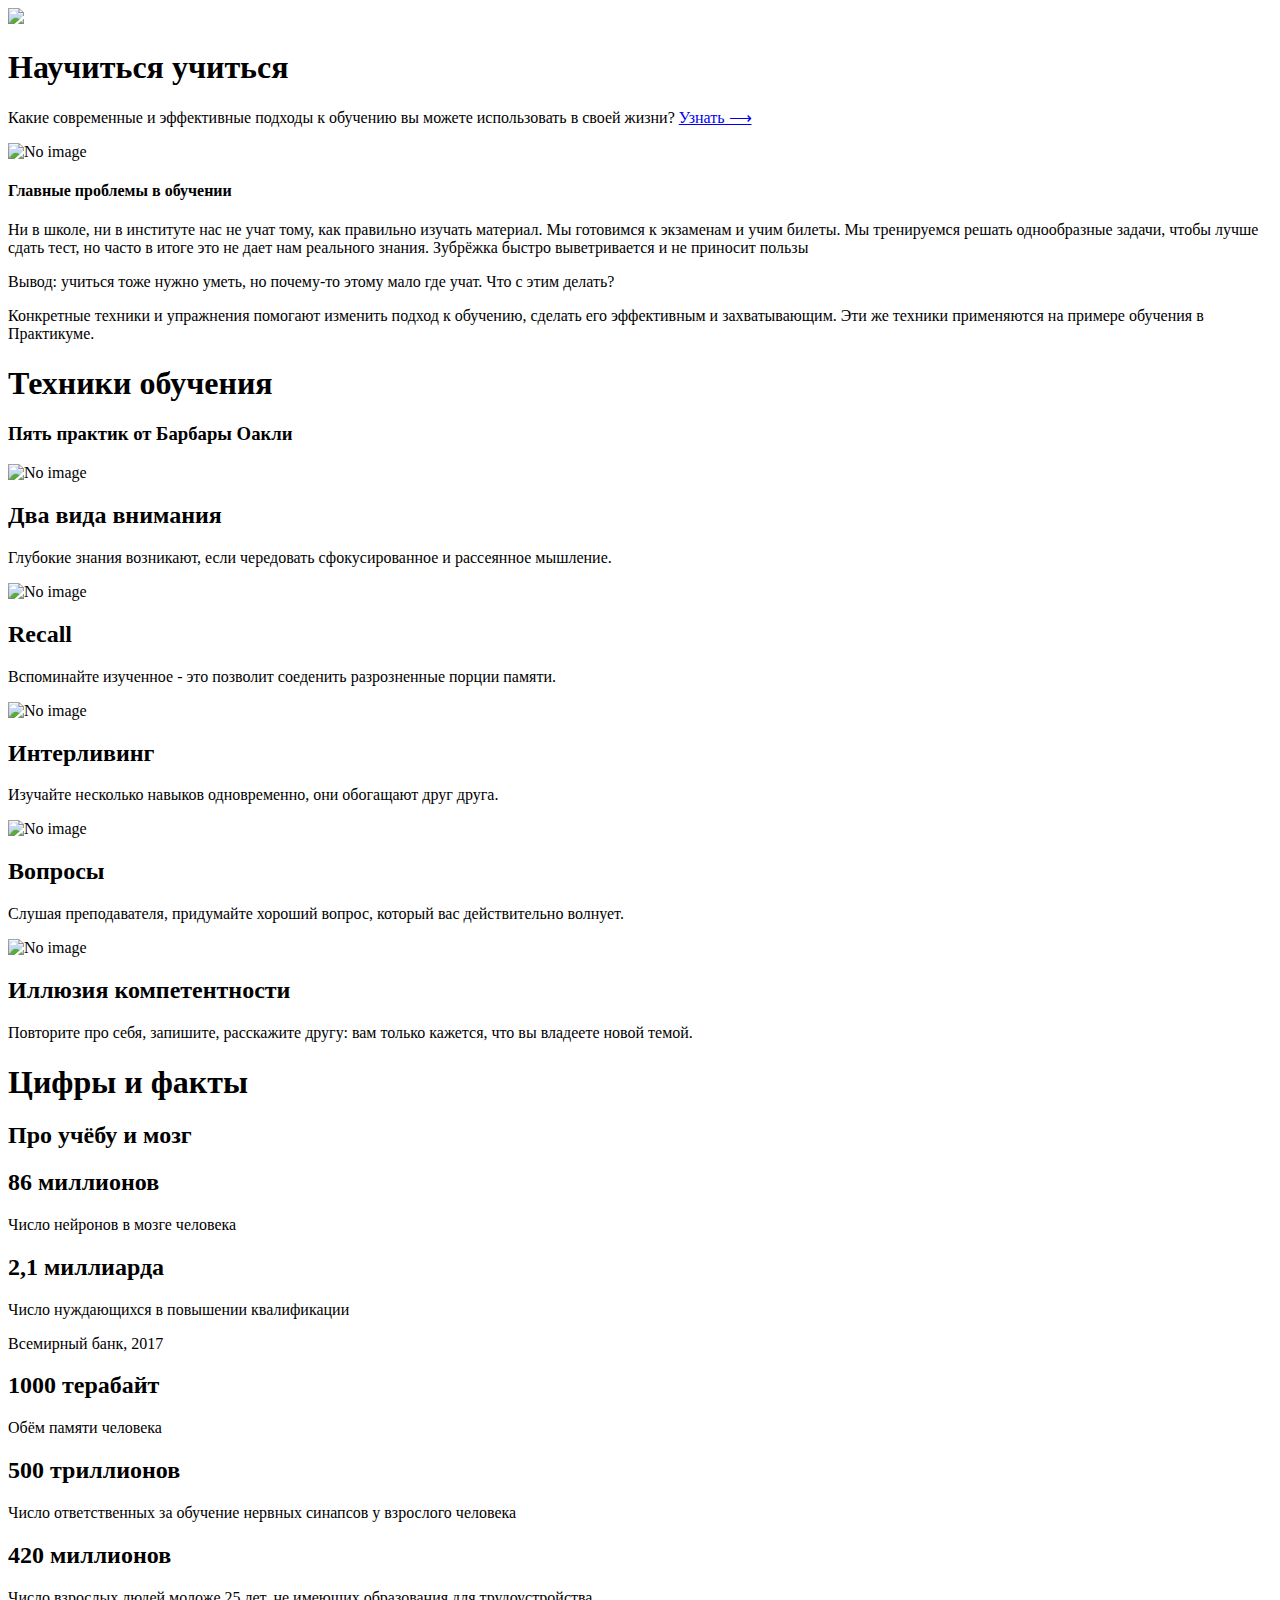
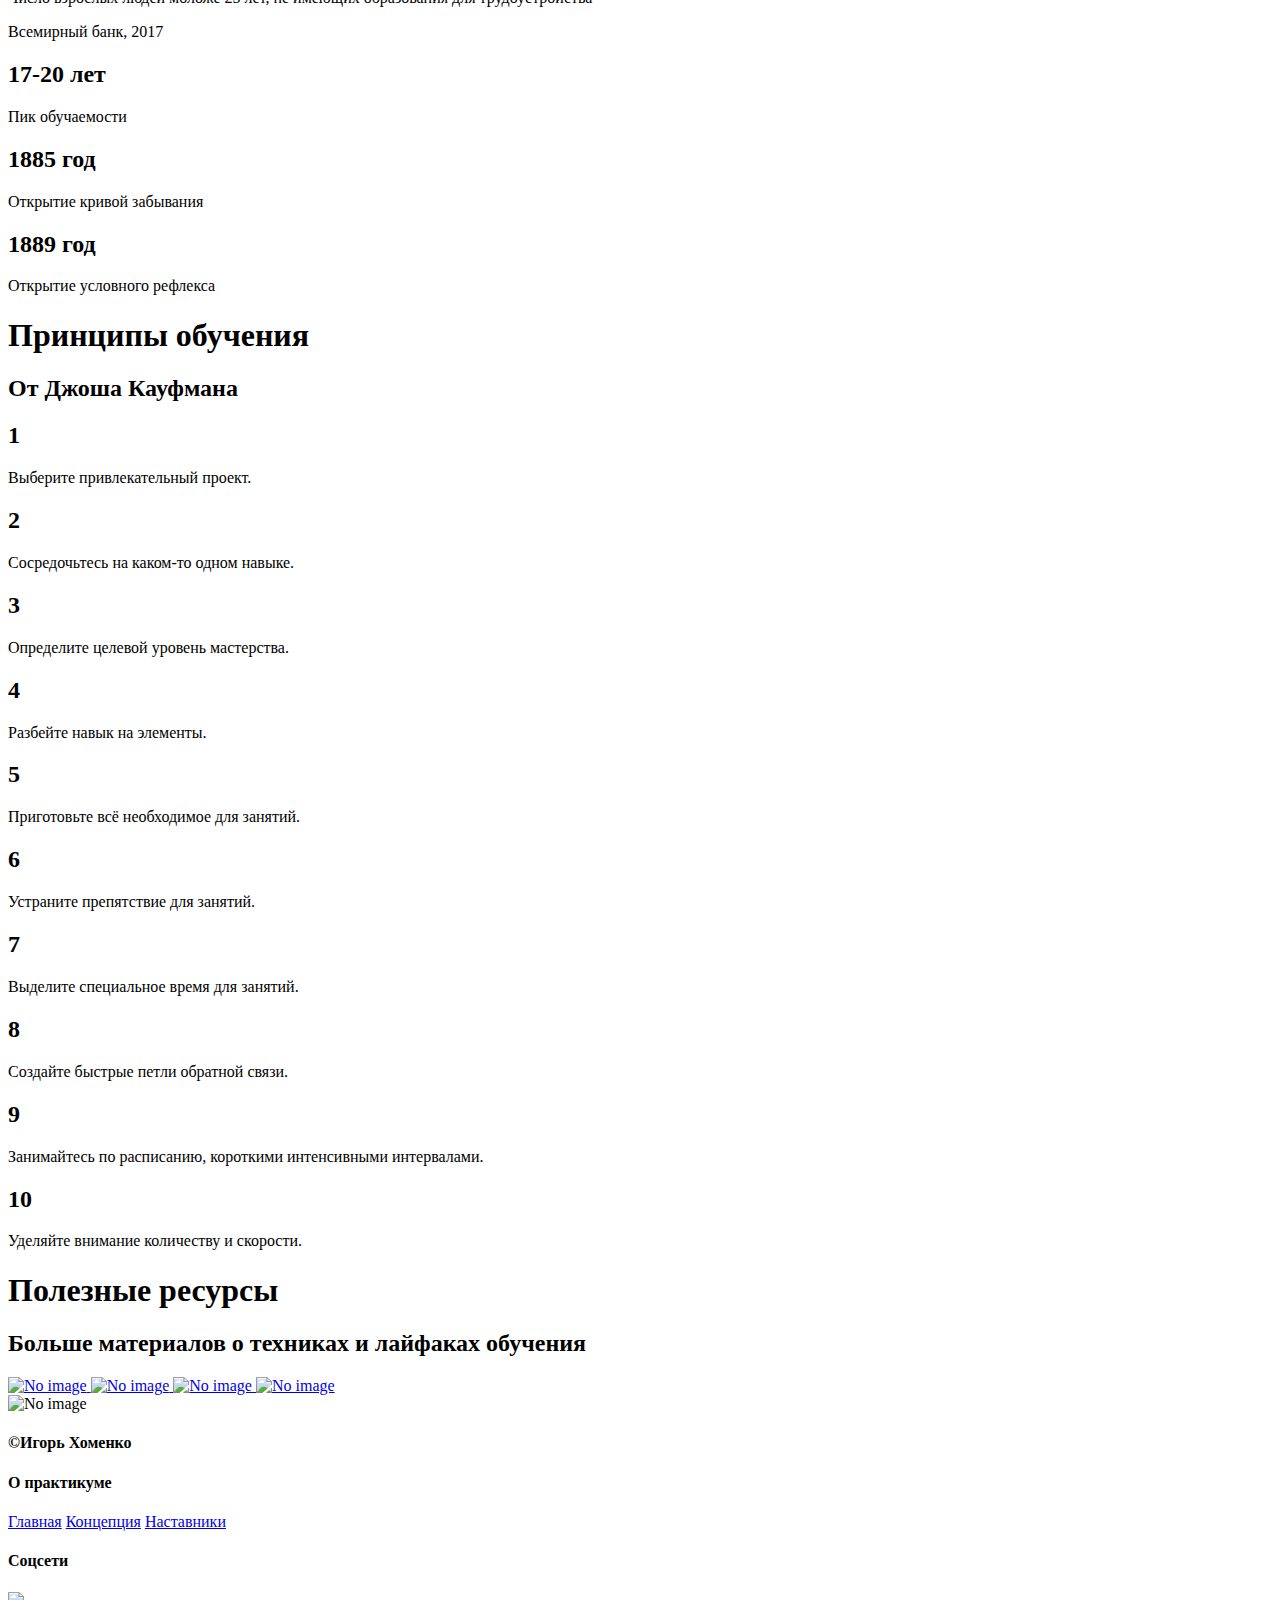
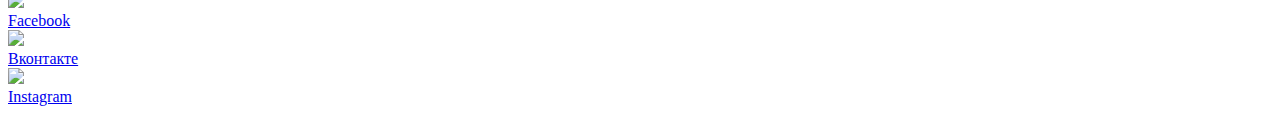
==== index.html @ 6a4e5900 "fpv_0.2" ====
<!DOCTYPE html>
<html lang="ru">
<head>
  <meta charset="UTF-8">
  <meta name="viewport" content="width=device-width, initial-scale=1.0">
  <title>Научиться учиться</title>
  <link rel="stylesheet" href="styles/normalize.css">
  <link rel="stylesheet" href="styles/style.css">
</head>


<body>
  <div class="page">
    <section class="header">
      <div class="logo__place_header">
        <img class="logo_img" src="images/logo_place_header.svg">
      </div>
      <div class="header__title">
        <h1 class="header__title__text">Научиться учиться</h1>
      </div>
      <div class="header__subtitle">
        <p class="header__subtitle__text">Какие современные и эффективные подходы к обучению вы можете использовать в своей жизни? <a class="header__subtitle__link" href="#">Узнать ⟶</a></p>
      </div>
      <div class="header__main-illustration"><img class="main-illustration" src="images/header-image.png" alt="No image"/></div>
      <div class="header__square-pic"></div>
    </section>

    <section class = "description">
      <div class="description__two-columns">
       <div class="two-columns__brief">
        <h4 class="brief__text">Главные проблемы в обучении</h4>
       </div>
        <div class="two-columns__main-text">
          <p class="two-columns__paragraph paragraph__1">Ни в школе, ни в институте нас не учат тому, как правильно изучать материал. Мы готовимся к экзаменам и учим билеты. Мы тренируемся решать однообразные задачи, чтобы лучше сдать тест, но часто в итоге это не дает нам реального знания. Зубрёжка быстро выветривается и не приносит пользы</p>
          <p class="two-columns__paragraph paragraph__2"><span>Вывод:</span> учиться тоже нужно уметь, но почему-то этому мало где учат. Что с этим делать?</p>
          <p class="two-columns__paragraph paragraph__3">Конкретные техники и упражнения помогают изменить подход к обучению, сделать его эффективным и захватывающим. Эти же техники применяются на примере обучения в Практикуме.</p>
        </div>
      </div>
    </section>

    <section class="techniques">

      <h1 class="section-title techniques__section-title">Техники обучения</h1>
      <h3 class="section-subtitle techniques__section-subtitle">Пять практик от Барбары Оакли</h3>
      <div class="techniques__cards">
        <div class="cards__item">
          <div class="cards__image_place"><img class="cards__image" src="images/cards-attention.png" alt="No image"></div>
          <h2 class="cards__title">Два вида внимания</h2>
          <p class="cards__description">Глубокие знания возникают, если чередовать сфокусированное и рассеянное мышление.</p>
        </div>
        <div class="cards__item">
          <img class="cards__image" src="images/cards-recall.png" alt="No image">
          <h2 class="cards__title">Recall</h2>
          <p class="cards__description">Вспоминайте изученное - это позволит соеденить разрозненные порции памяти.</p>
        </div>
        <div class="cards__item">
          <img class="cards__image" src="images/cards-interliving.png" alt="No image">
          <h2 class="cards__title">Интерливинг</h2>
          <p class="cards__description">Изучайте несколько навыков одновременно, они обогащают друг друга.</p>
        </div>
        <div class="cards__item">
          <img class="cards__image" src="images/cards-question.png" alt="No image">
          <h2 class="cards__title">Вопросы</h2>
          <p class="cards__description">Слушая преподавателя, придумайте хороший вопрос, который вас действительно волнует.</p>
        </div>
        <div class="cards__item">
          <img class="cards__image" src="images/cards-competence.png" alt="No image">
          <h2 class="cards__title">Иллюзия компетентности</h2>
          <p class="cards__description">Повторите про себя, запишите, расскажите другу: вам только кажется, что вы владеете новой темой.</p>
        </div>

      </div>
    </section>

    <section class="digits">
      <h1 class="section-title digits__section-title">Цифры и факты</h1>
      <h2 class="section-subtitle digits__section_subtitle">Про учёбу и мозг</h2>   
      <div class="table digits__table">
        <div class="table__cell digits__cell">
          <h2 class="table__heading">86 миллионов</h2>
          <p class="table__text">Число нейронов в мозге человека</p>
        </div>
        <div class="table__cell digits__cell">
          <h2 class="table__heading">2,1 миллиарда</h2>
          <p class="table__text">Число нуждающихся в повышении квалификации</p>
          <p class="table__text __subtext">Всемирный банк, 2017</p>
        </div>
        <div class="table__cell digits__cell">
          <h2 class="table__heading">1000 терабайт</h2>
          <p class="table__text">Обём памяти человека</p>
        </div>
        <div class="table__cell digits__cell">
          <h2 class="table__heading">500 триллионов</h2>
          <p class="table__text">Число ответственных за обучение нервных синапсов у взрослого человека</p>
        </div>
        <div class="table__cell digits__cell">
          <h2 class="table__heading">420 миллионов</h2>
          <p class="table__text">Число взрослых людей моложе 25 лет, не имеющих образования для трудоустройства</p>
          <p class="table__text __subtext">Всемирный банк, 2017</p>
        </div>
        <div class="table__cell digits__cell">
          <h2 class="table__heading">17-20 лет</h2>
          <p class="table__text">Пик обучаемости</p>
        </div>
        <div class="table__cell digits__cell">
          <h2 class="table__heading">1885 год</h2>
          <p class="table__text">Открытие кривой забывания</p>
        </div>
        <div class="table__cell digits__cell">
          <h2 class="table__heading">1889 год</h2>
          <p class="table__text">Открытие условного рефлекса</p>
        </div>
      </div>
    </section>

    <section class="kaufman theme__dark">
      <h1 class="section-title section-title__kaufman section-title__theme_dark">Принципы обучения</h1>
      <h2 class="section-subtitle section-subtitle__kaufman section-subtitle__theme_dark">От Джоша Кауфмана</h2>
      <div class="table kaufman__table table__theme_dark ">
        <div class="table__cell kaufman__cell cell__theme_dark ">
          <h2 class="table__heading heading__theme_dark">1</h2>
          <p class="table__text text__theme_dark">Выберите привлекательный проект.</p>
        </div>
        <div class="table__cell kaufman__cell cell__theme_dark ">
          <h2 class="table__heading heading__theme_dark">2</h2>
          <p class="table__text text__theme_dark">Сосредочьтесь на каком-то одном навыке.</p>
        </div>
        <div class="table__cell kaufman__cell cell__theme_dark ">
          <h2 class="table__heading heading__theme_dark">3</h2>
          <p class="table__text text__theme_dark">Определите целевой уровень мастерства.</p>
        </div>
        <div class="table__cell kaufman__cell cell__theme_dark ">
          <h2 class="table__heading heading__theme_dark">4</h2>
          <p class="table__text text__theme_dark">Разбейте навык на элементы.</p>
        </div>
        <div class="table__cell kaufman__cell cell__theme_dark ">
          <h2 class="table__heading heading__theme_dark">5</h2>
          <p class="table__text text__theme_dark">Приготовьте всё необходимое для занятий.</p>
        </div>
        <div class="table__cell kaufman__cell cell__theme_dark ">
          <h2 class="table__heading heading__theme_dark">6</h2>
          <p class="table__text text__theme_dark">Устраните препятствие для занятий.</p>
        </div>
        <div class="table__cell kaufman__cell cell__theme_dark ">
          <h2 class="table__heading heading__theme_dark">7</h2>
          <p class="table__text text__theme_dark">Выделите специальное время для занятий.</p>
        </div>
        <div class="table__cell kaufman__cell cell__theme_dark ">
          <h2 class="table__heading heading__theme_dark">8</h2>
          <p class="table__text text__theme_dark">Создайте быстрые петли обратной связи.</p>
        </div>
        <div class="table__cell kaufman__cell cell__theme_dark ">
          <h2 class="table__heading heading__theme_dark">9</h2>
          <p class="table__text text__theme_dark">Занимайтесь по расписанию, короткими интенсивными интервалами.</p>
        </div>
        <div class="table__cell kaufman__cell cell__theme_dark ">
          <h2 class="table__heading heading__theme_dark">10</h2>
          <p class="table__text text__theme_dark">Уделяйте внимание количеству и скорости.</p>
        </div>
      </div>
    </section>

    <section class="resources">
      <h1 class="section-title resources__section-title">Полезные ресурсы</h1>
      <h2 class="section-subtitle resources__section-subtitle">Больше материалов о техниках и лайфаках обучения</h2>
      <div class="resources__logo-zone">
        <a class="resources__link" href="#">
          <img class="resources__logo" src="images/logo/resources-arzamas.svg" alt="No image" />
        </a>
        <a class="resources__link" href="#">
          <img class="resources__logo" src="images/logo/resources-n1.svg" alt="No image" />
        </a>
        <a class="resources__link" href="#">
          <img class="resources__logo" src="images/logo/resources-strelka.svg" alt="No image"/>
        </a>
        <a class="resources__link" href="#">
          <img class="resources__logo" src="images/logo/resources-polka.svg" alt="No image"/>
        </a>
        </div>
    </section>

    <footer class="footer">
      <div class="footer__columns">
        <div class="footer__column__content_copyright">
          <div class="logo__place_footer"><img class="footer__logo_img" src="images/logo_place_footer.svg" alt="No image"/></div>
          <h4 class="footer__author">©Игорь Хоменко</h4>
        </div>
        <div class="footer__column__content_info">
          <h4 class="footer__column-heading">О практикуме</h4>
          <a class="footer__column-links" href="#">Главная</a>
          <a class="footer__column-links" href="#">Концепция</a>
          <a class="footer__column-links" href="#">Наставники</a>
        </div>
        <div class="footer__column__content_social">
          <h4 class="footer__column-heading">Соцсети</h4>
          <a class="footer__column-links" href="#"><div class="column-link__logo-pace"><img src="images/facebook_color_white.svg"/></div><div class="column-link__link">Facebook</div></a>
          <a class="footer__column-links" href="#"><div class="column-link__logo-pace"><img src="images/vk_color_white.svg" /></div><div class="column-link__link">Вконтакте</div></a>
          <a class="footer__column-links" href="#"><div class="column-link__logo-pace"><img src="images/instagram_color_white.svg" /></div><div class="column-link__link">Instagram</div></a>
        </div>
      </div>
    </footer>

  </div>

</body>
</html>
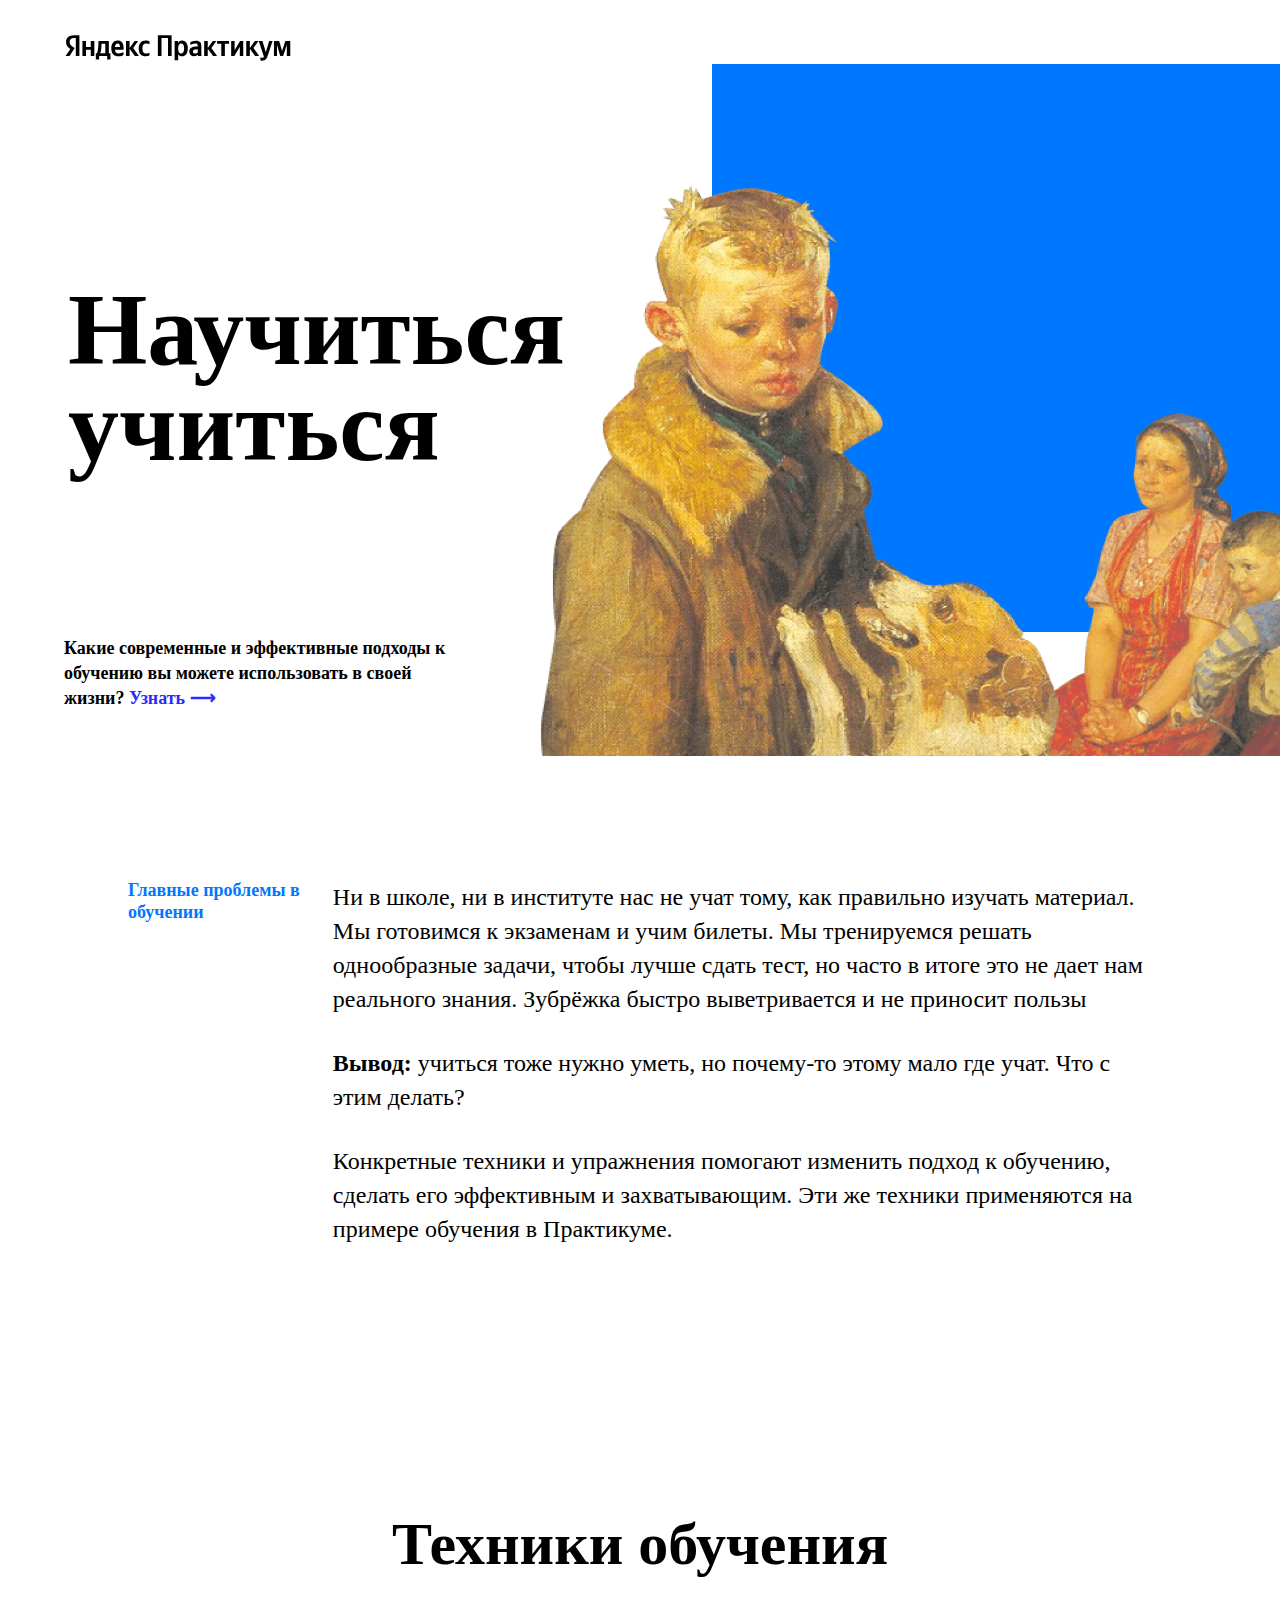
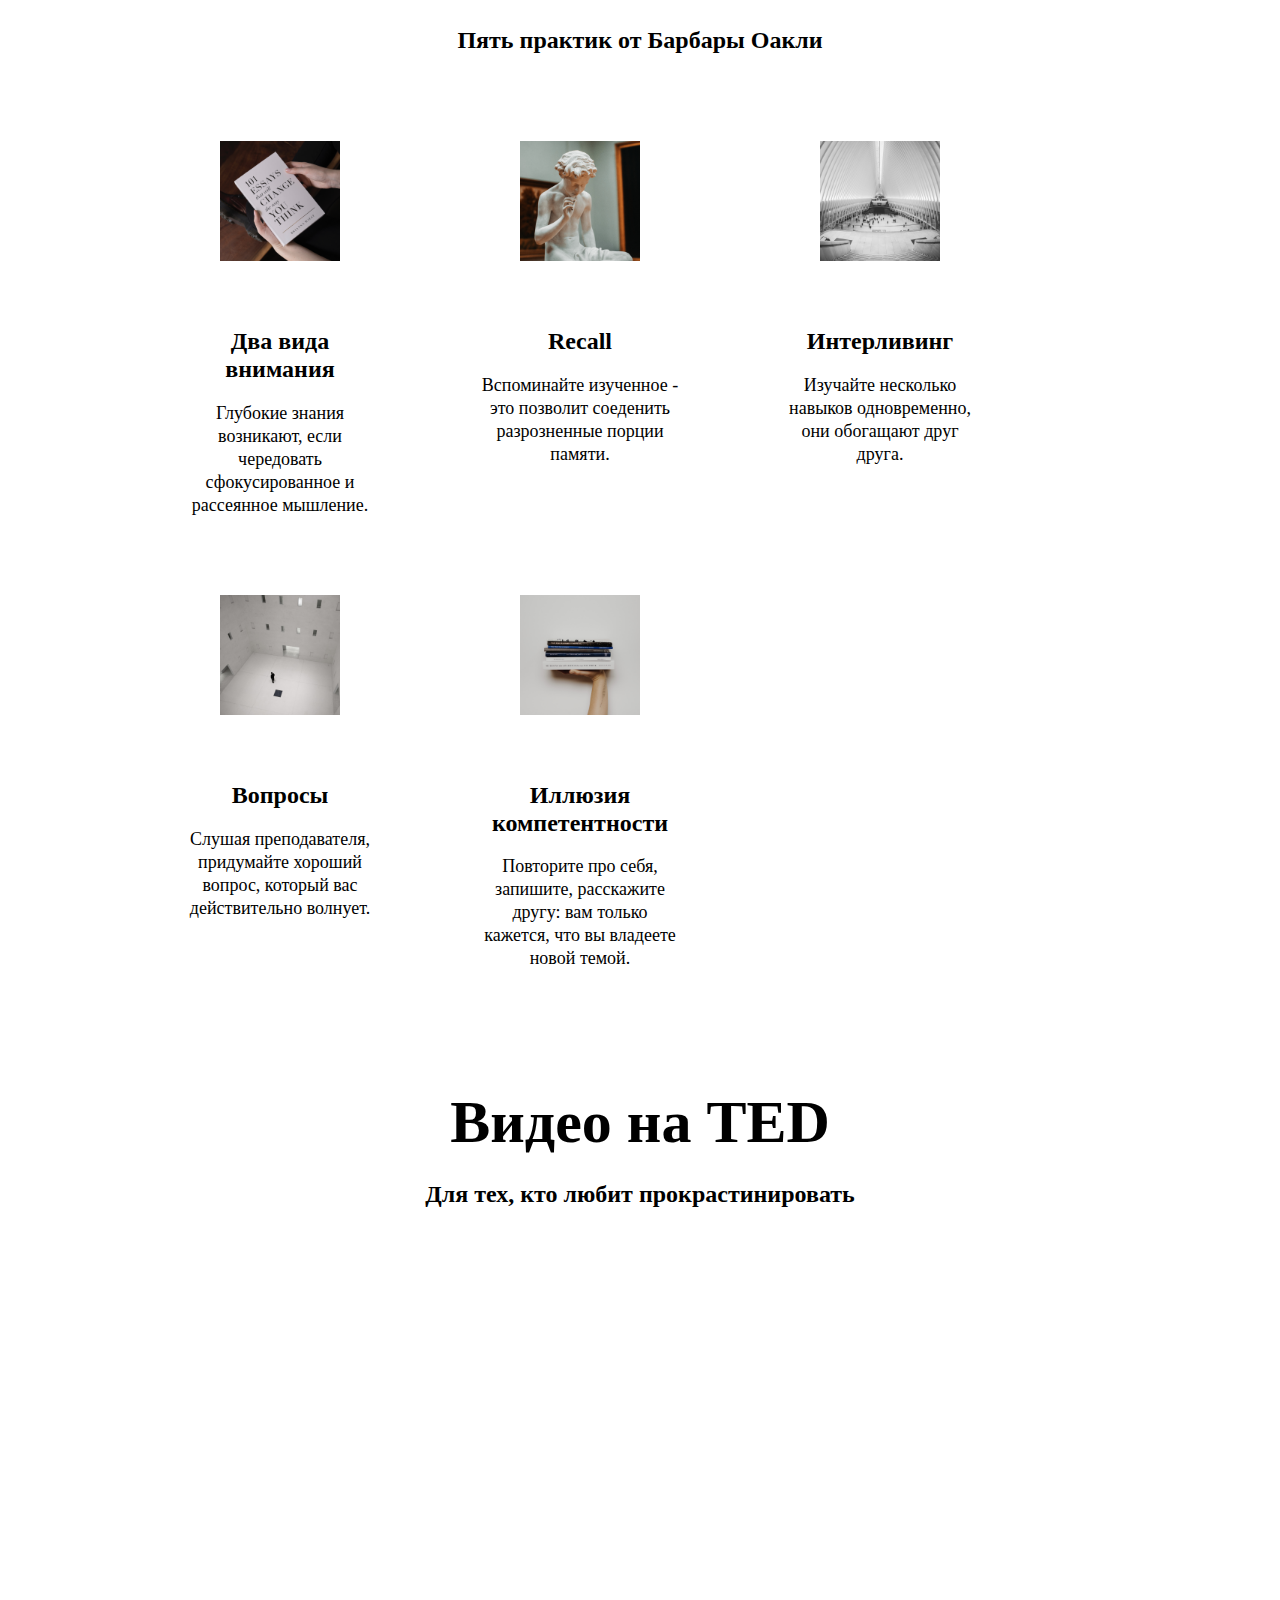
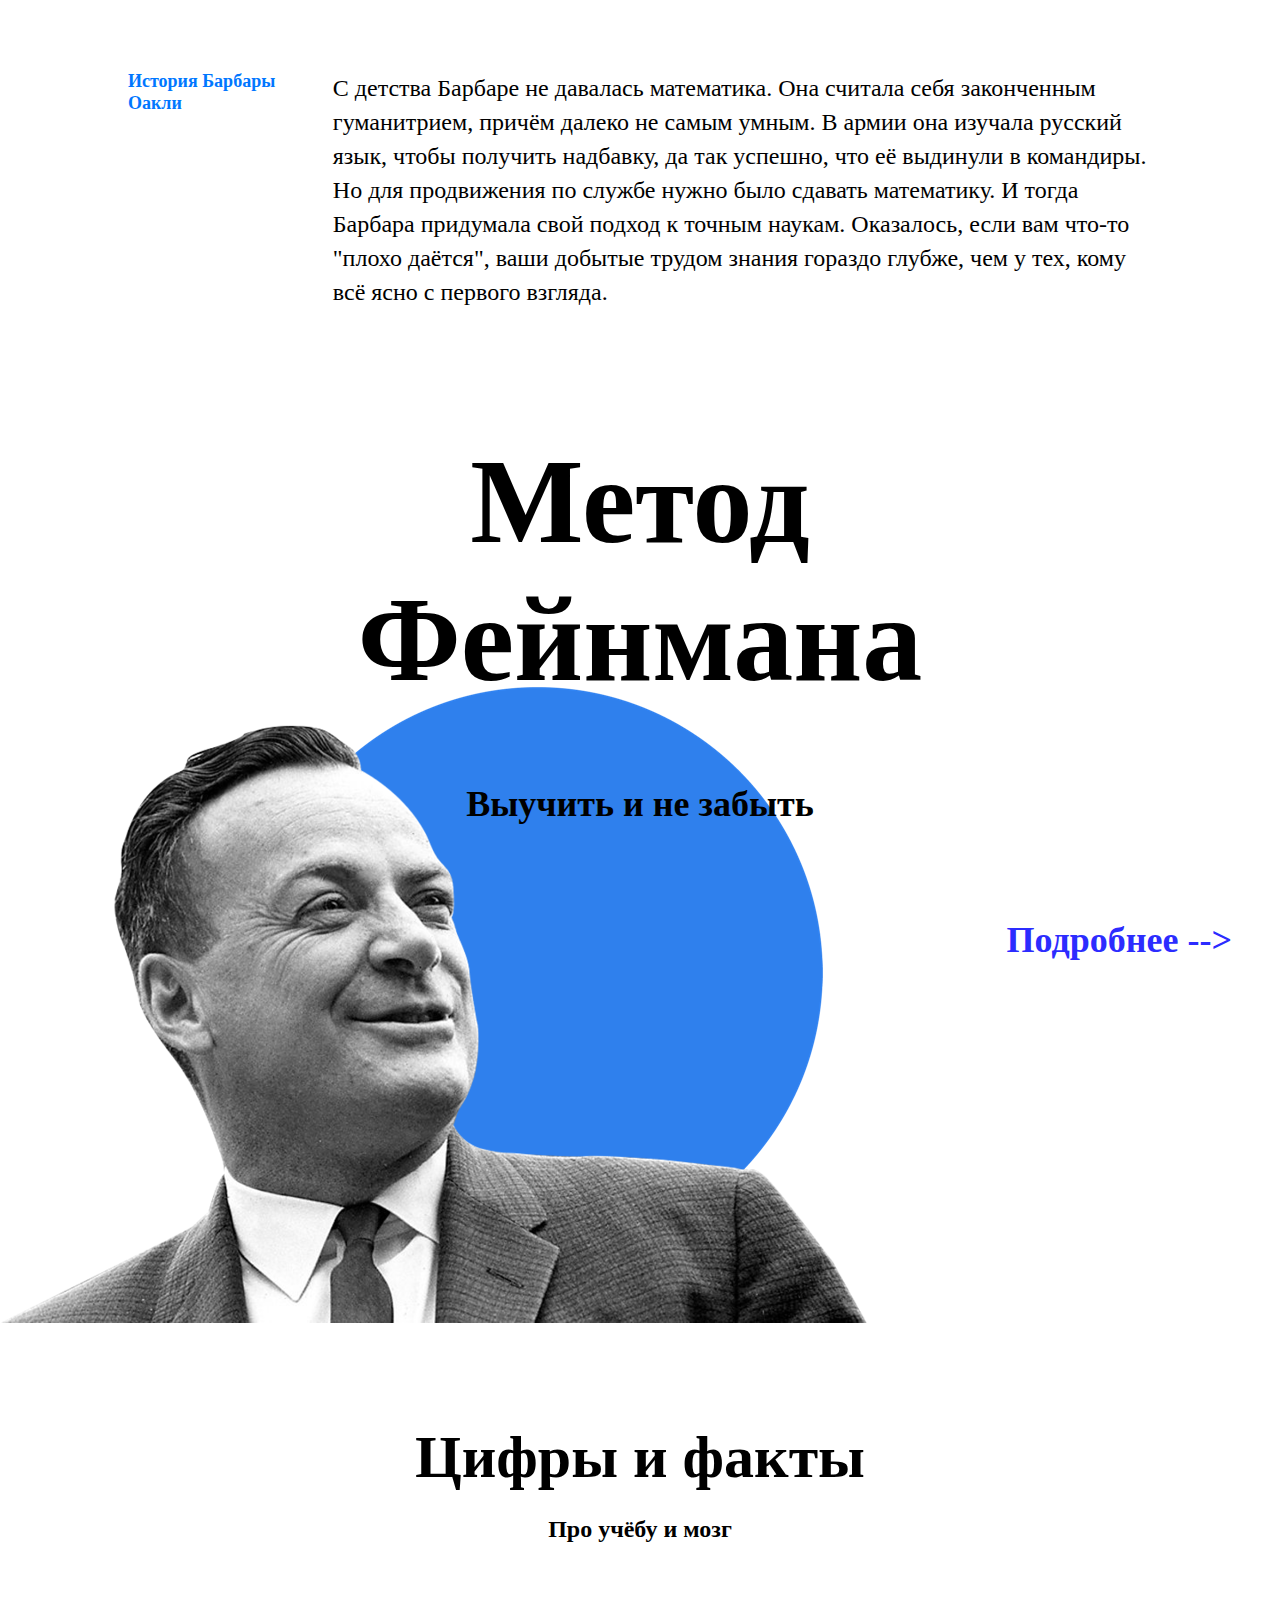
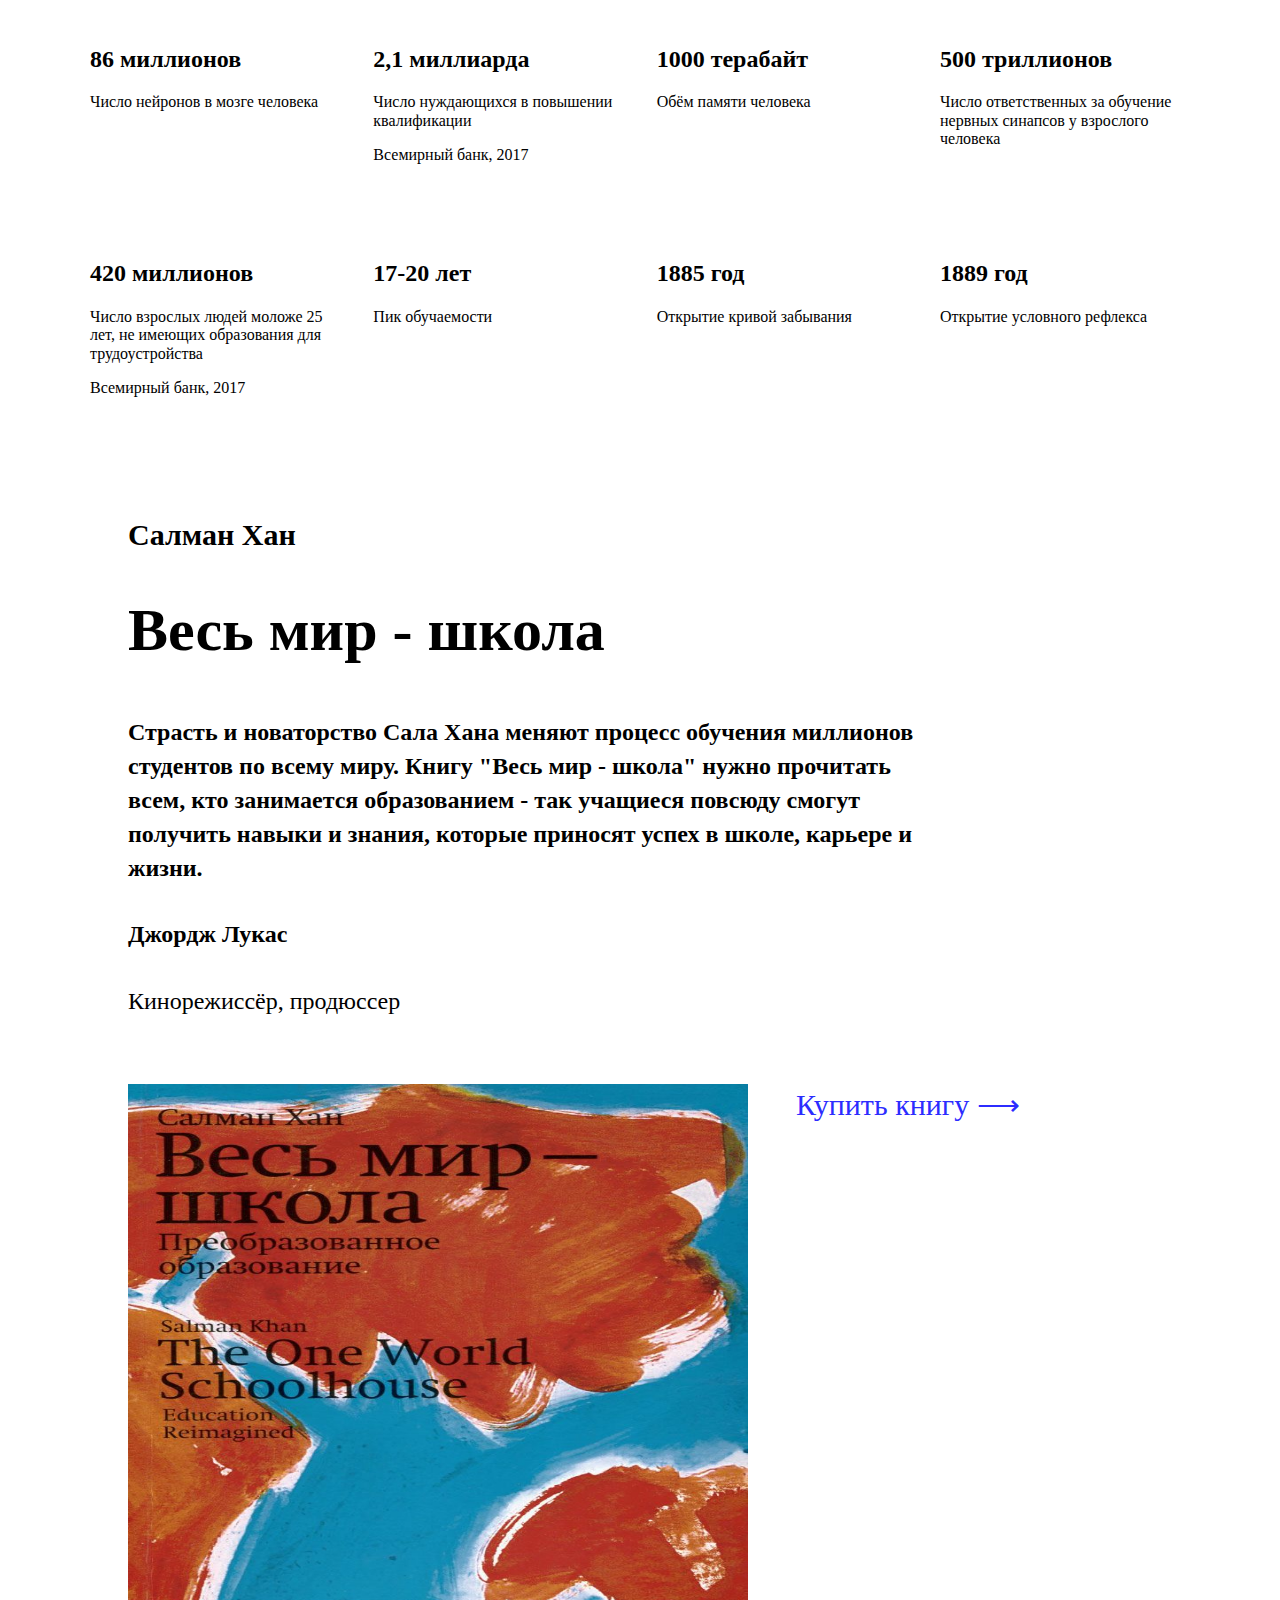
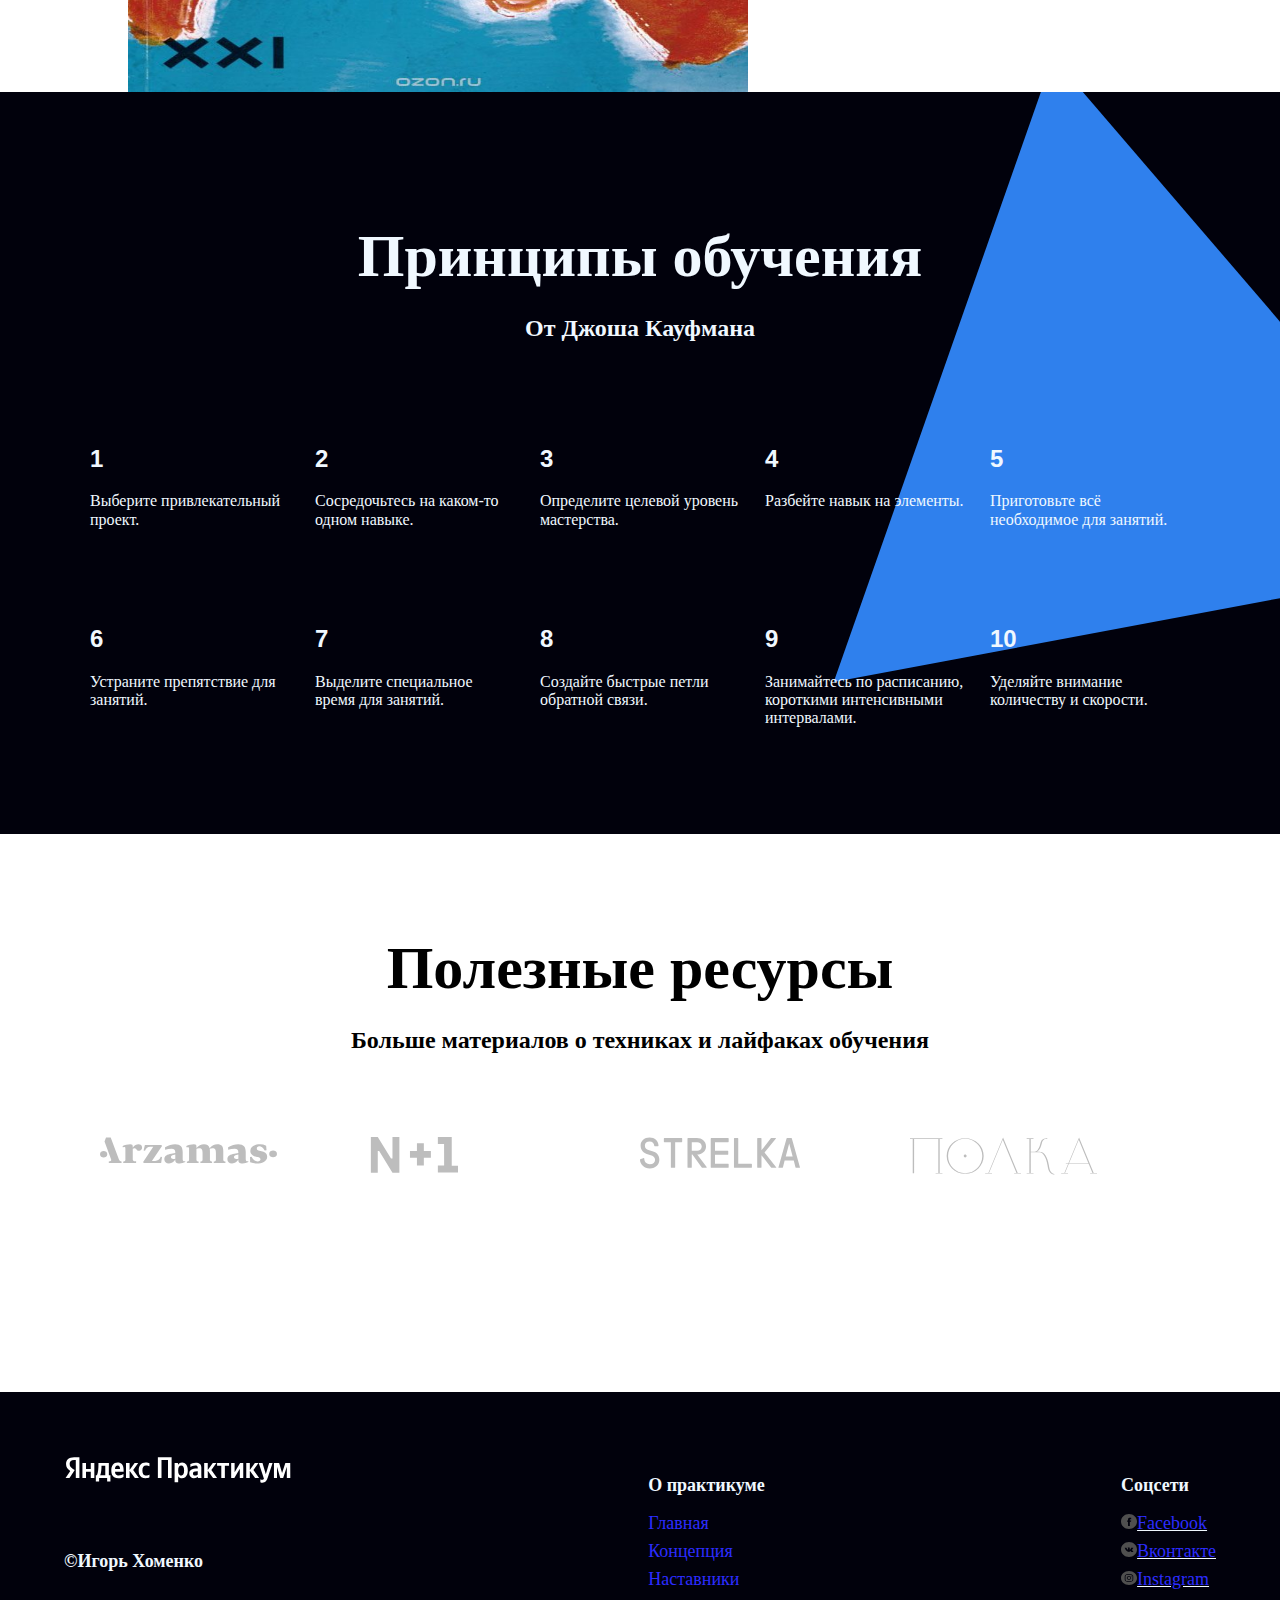
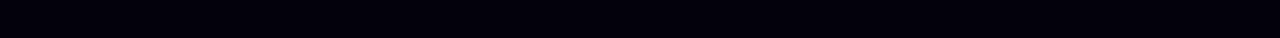
==== commit df28eb48: "2commit" ====
--- a/index.html
+++ b/index.html
@@ -16,10 +16,10 @@
         <img class="logo_img" src="images/logo_place_header.svg">
       </div>
       <div class="header__title">
-        <h1 class="header__title__text">Научиться учиться</h1>
+        <h1 class="header__title__text font__Inter">Научиться учиться</h1>
       </div>
       <div class="header__subtitle">
-        <p class="header__subtitle__text">Какие современные и эффективные подходы к обучению вы можете использовать в своей жизни? <a class="header__subtitle__link" href="#">Узнать ⟶</a></p>
+        <h2 class="header__subtitle__text font__Inter">Какие современные и эффективные подходы к обучению вы можете использовать в своей жизни? <a class="header__subtitle__link link" href="#">Узнать ⟶</a></h2>
       </div>
       <div class="header__main-illustration"><img class="main-illustration" src="images/header-image.png" alt="No image"/></div>
       <div class="header__square-pic"></div>
@@ -28,141 +28,183 @@
     <section class = "description">
       <div class="description__two-columns">
        <div class="two-columns__brief">
-        <h4 class="brief__text">Главные проблемы в обучении</h4>
+        <h4 class="brief__text font__Inter">Главные проблемы в обучении</h4>
        </div>
         <div class="two-columns__main-text">
-          <p class="two-columns__paragraph paragraph__1">Ни в школе, ни в институте нас не учат тому, как правильно изучать материал. Мы готовимся к экзаменам и учим билеты. Мы тренируемся решать однообразные задачи, чтобы лучше сдать тест, но часто в итоге это не дает нам реального знания. Зубрёжка быстро выветривается и не приносит пользы</p>
-          <p class="two-columns__paragraph paragraph__2"><span>Вывод:</span> учиться тоже нужно уметь, но почему-то этому мало где учат. Что с этим делать?</p>
-          <p class="two-columns__paragraph paragraph__3">Конкретные техники и упражнения помогают изменить подход к обучению, сделать его эффективным и захватывающим. Эти же техники применяются на примере обучения в Практикуме.</p>
+          <p class="two-columns__paragraph paragraph__1 font__Inter">Ни в школе, ни в институте нас не учат тому, как правильно изучать материал. Мы готовимся к экзаменам и учим билеты. Мы тренируемся решать однообразные задачи, чтобы лучше сдать тест, но часто в итоге это не дает нам реального знания. Зубрёжка быстро выветривается и не приносит пользы</p>
+          <p class="two-columns__paragraph paragraph__2 font__Inter"><span class="font__bold">Вывод:</span> учиться тоже нужно уметь, но почему-то этому мало где учат. Что с этим делать?</p>
+          <p class="two-columns__paragraph paragraph__3 font__Inter">Конкретные техники и упражнения помогают изменить подход к обучению, сделать его эффективным и захватывающим. Эти же техники применяются на примере обучения в Практикуме.</p>
         </div>
       </div>
     </section>
 
     <section class="techniques">
 
-      <h1 class="section-title techniques__section-title">Техники обучения</h1>
-      <h3 class="section-subtitle techniques__section-subtitle">Пять практик от Барбары Оакли</h3>
+      <h1 class="section-title techniques__section-title font__Inter">Техники обучения</h1>
+      <h3 class="section-subtitle techniques__section-subtitle font__Inter">Пять практик от Барбары Оакли</h3>
       <div class="techniques__cards">
         <div class="cards__item">
           <div class="cards__image_place"><img class="cards__image" src="images/cards-attention.png" alt="No image"></div>
-          <h2 class="cards__title">Два вида внимания</h2>
-          <p class="cards__description">Глубокие знания возникают, если чередовать сфокусированное и рассеянное мышление.</p>
+          <h2 class="cards__title font__Inter">Два вида внимания</h2>
+          <p class="cards__description font__Inter">Глубокие знания возникают, если чередовать сфокусированное и рассеянное мышление.</p>
         </div>
         <div class="cards__item">
           <img class="cards__image" src="images/cards-recall.png" alt="No image">
-          <h2 class="cards__title">Recall</h2>
-          <p class="cards__description">Вспоминайте изученное - это позволит соеденить разрозненные порции памяти.</p>
+          <h2 class="cards__title font__Inter">Recall</h2>
+          <p class="cards__description font__Inter">Вспоминайте изученное - это позволит соеденить разрозненные порции памяти.</p>
         </div>
         <div class="cards__item">
           <img class="cards__image" src="images/cards-interliving.png" alt="No image">
-          <h2 class="cards__title">Интерливинг</h2>
-          <p class="cards__description">Изучайте несколько навыков одновременно, они обогащают друг друга.</p>
+          <h2 class="cards__title font__Inter">Интерливинг</h2>
+          <p class="cards__description font__Inter">Изучайте несколько навыков одновременно, они обогащают друг друга.</p>
         </div>
         <div class="cards__item">
           <img class="cards__image" src="images/cards-question.png" alt="No image">
-          <h2 class="cards__title">Вопросы</h2>
-          <p class="cards__description">Слушая преподавателя, придумайте хороший вопрос, который вас действительно волнует.</p>
+          <h2 class="cards__title font__Inter">Вопросы</h2>
+          <p class="cards__description font__Inter">Слушая преподавателя, придумайте хороший вопрос, который вас действительно волнует.</p>
         </div>
         <div class="cards__item">
           <img class="cards__image" src="images/cards-competence.png" alt="No image">
-          <h2 class="cards__title">Иллюзия компетентности</h2>
-          <p class="cards__description">Повторите про себя, запишите, расскажите другу: вам только кажется, что вы владеете новой темой.</p>
-        </div>
-
-      </div>
+          <h2 class="cards__title font__Inter">Иллюзия компетентности</h2>
+          <p class="cards__description font__Inter">Повторите про себя, запишите, расскажите другу: вам только кажется, что вы владеете новой темой.</p>
+        </div>
+
+      </div>
+    </section>
+
+    <section class="video">
+      <h1 class="section-title font__Inter">Видео на TED</h1>
+      <h2 class="section-subtitle font__Inter">Для тех, кто любит прокрастинировать</h2>
+      <div class="video__iframes">
+        <iframe class="video__iframes_vid" width="515px" height="316px" src="https://www.youtube.com/embed/arj7oStGLkU" title="YouTube video player" frameborder="0" allow="accelerometer; autoplay; clipboard-write; encrypted-media; gyroscope; picture-in-picture" allowfullscreen></iframe>
+        <iframe class="video__iframes_vid" width="515px" height="316px" src="https://www.youtube.com/embed/5MgBikgcWnY" title="YouTube video player" frameborder="0" allow="accelerometer; autoplay; clipboard-write; encrypted-media; gyroscope; picture-in-picture" allowfullscreen></iframe>
+      </div>
+    </section>
+
+    <section class = "oakley">
+      <div class="description__two-columns">
+       <div class="two-columns__brief">
+        <h4 class="brief__text font__Inter">История Барбары Оакли</h4>
+       </div>
+        <div class="two-columns__main-text">
+          <p class="two-columns__paragraph paragraph__1 font__Inter">С детства Барбаре не давалась математика. Она считала себя законченным гуманитрием, причём далеко не самым умным. В армии она изучала русский язык, чтобы получить надбавку, да так успешно, что её выдинули в командиры. Но для продвижения по службе нужно было сдавать математику. И тогда Барбара придумала свой подход к точным наукам. Оказалось, если вам что-то "плохо даётся", ваши добытые трудом знания гораздо глубже, чем у тех, кому всё ясно с первого взгляда.</p>
+        </div>
+      </div>
+    </section>
+
+    <section class="feynman">
+
+      <h1 class="feynman__title font__Inter">Метод Фейнмана</h1>
+      <h2 class="feynman__subtitle font__Inter">Выучить и не забыть</h2>
+      <h3 class="feynman__link"><a class="link font__Inter" href="#">Подробнее --></a></h3>
     </section>
 
     <section class="digits">
-      <h1 class="section-title digits__section-title">Цифры и факты</h1>
-      <h2 class="section-subtitle digits__section_subtitle">Про учёбу и мозг</h2>   
+      <h1 class="section-title digits__section-title font__Inter">Цифры и факты</h1>
+      <h2 class="section-subtitle digits__section_subtitle font__Inter">Про учёбу и мозг</h2>   
       <div class="table digits__table">
         <div class="table__cell digits__cell">
-          <h2 class="table__heading">86 миллионов</h2>
-          <p class="table__text">Число нейронов в мозге человека</p>
-        </div>
-        <div class="table__cell digits__cell">
-          <h2 class="table__heading">2,1 миллиарда</h2>
-          <p class="table__text">Число нуждающихся в повышении квалификации</p>
-          <p class="table__text __subtext">Всемирный банк, 2017</p>
-        </div>
-        <div class="table__cell digits__cell">
-          <h2 class="table__heading">1000 терабайт</h2>
-          <p class="table__text">Обём памяти человека</p>
-        </div>
-        <div class="table__cell digits__cell">
-          <h2 class="table__heading">500 триллионов</h2>
-          <p class="table__text">Число ответственных за обучение нервных синапсов у взрослого человека</p>
-        </div>
-        <div class="table__cell digits__cell">
-          <h2 class="table__heading">420 миллионов</h2>
-          <p class="table__text">Число взрослых людей моложе 25 лет, не имеющих образования для трудоустройства</p>
-          <p class="table__text __subtext">Всемирный банк, 2017</p>
-        </div>
-        <div class="table__cell digits__cell">
-          <h2 class="table__heading">17-20 лет</h2>
-          <p class="table__text">Пик обучаемости</p>
-        </div>
-        <div class="table__cell digits__cell">
-          <h2 class="table__heading">1885 год</h2>
-          <p class="table__text">Открытие кривой забывания</p>
-        </div>
-        <div class="table__cell digits__cell">
-          <h2 class="table__heading">1889 год</h2>
-          <p class="table__text">Открытие условного рефлекса</p>
-        </div>
+          <h2 class="table__heading font__Inter">86 миллионов</h2>
+          <p class="table__text font__Inter">Число нейронов в мозге человека</p>
+        </div>
+        <div class="table__cell digits__cell">
+          <h2 class="table__heading font__Inter">2,1 миллиарда</h2>
+          <p class="table__text font__Inter">Число нуждающихся в повышении квалификации</p>
+          <p class="table__text __subtext font__Inter">Всемирный банк, 2017</p>
+        </div>
+        <div class="table__cell digits__cell">
+          <h2 class="table__heading font__Inter">1000 терабайт</h2>
+          <p class="table__text font__Inter">Обём памяти человека</p>
+        </div>
+        <div class="table__cell digits__cell">
+          <h2 class="table__heading font__Inter">500 триллионов</h2>
+          <p class="table__text font__Inter">Число ответственных за обучение нервных синапсов у взрослого человека</p>
+        </div>
+        <div class="table__cell digits__cell">
+          <h2 class="table__heading font__Inter">420 миллионов</h2>
+          <p class="table__text font__Inter">Число взрослых людей моложе 25 лет, не имеющих образования для трудоустройства</p>
+          <p class="table__text __subtext font__Inter">Всемирный банк, 2017</p>
+        </div>
+        <div class="table__cell digits__cell">
+          <h2 class="table__heading font__Inter">17-20 лет</h2>
+          <p class="table__text font__Inter">Пик обучаемости</p>
+        </div>
+        <div class="table__cell digits__cell">
+          <h2 class="table__heading font__Inter">1885 год</h2>
+          <p class="table__text font__Inter">Открытие кривой забывания</p>
+        </div>
+        <div class="table__cell digits__cell">
+          <h2 class="table__heading font__Inter">1889 год</h2>
+          <p class="table__text font__Inter">Открытие условного рефлекса</p>
+        </div>
+      </div>
+    </section>
+
+    <section class="khan">
+      <div class="khan__container">
+      <h4 class="khan__author font__Inter">Салман Хан</h4>
+      <h1 class="khan__title font__Inter">Весь мир - школа</h1>
+      <p class="khan__quote font__Inter">Страсть и новаторство Сала Хана меняют процесс обучения миллионов студентов по всему миру. Книгу "Весь мир - школа" нужно прочитать всем, кто занимается образованием - так учащиеся повсюду смогут получить навыки и знания, которые приносят успех в школе, карьере и жизни.</p>
+      <h4 class="khan__quote-author font__Inter">Джордж Лукас</h4>
+      <h5 class="khan__quote-author-subline font__Inter">Кинорежиссёр, продюссер</h5>
+      <div class="khan__book-container">
+      <img class="book-pic" src="./images/khan-book.jpg" alt = "No Image">
+      <a class="buy-link link font__Inter" href="#">Купить книгу ⟶</a>
+      </div>
       </div>
     </section>
 
     <section class="kaufman theme__dark">
-      <h1 class="section-title section-title__kaufman section-title__theme_dark">Принципы обучения</h1>
-      <h2 class="section-subtitle section-subtitle__kaufman section-subtitle__theme_dark">От Джоша Кауфмана</h2>
-      <div class="table kaufman__table table__theme_dark ">
-        <div class="table__cell kaufman__cell cell__theme_dark ">
+      <h1 class="section-title section-title__kaufman section-title__theme_dark font__Inter">Принципы обучения</h1>
+      <h2 class="section-subtitle section-subtitle__kaufman section-subtitle__theme_dark font__Inter">От Джоша Кауфмана</h2>
+      <image class="kaufman__triangle" src="./images/kaufman-triangle.svg"></image>
+      <div class="table kaufman__table table__theme_dark">
+        <div class="table__cell kaufman__cell cell__theme_dark">
           <h2 class="table__heading heading__theme_dark">1</h2>
-          <p class="table__text text__theme_dark">Выберите привлекательный проект.</p>
+          <p class="table__text text__theme_dark font__Inter">Выберите привлекательный проект.</p>
         </div>
         <div class="table__cell kaufman__cell cell__theme_dark ">
           <h2 class="table__heading heading__theme_dark">2</h2>
-          <p class="table__text text__theme_dark">Сосредочьтесь на каком-то одном навыке.</p>
+          <p class="table__text text__theme_dark font__Inter">Сосредочьтесь на каком-то одном навыке.</p>
         </div>
         <div class="table__cell kaufman__cell cell__theme_dark ">
           <h2 class="table__heading heading__theme_dark">3</h2>
-          <p class="table__text text__theme_dark">Определите целевой уровень мастерства.</p>
+          <p class="table__text text__theme_dark font__Inter">Определите целевой уровень мастерства.</p>
         </div>
         <div class="table__cell kaufman__cell cell__theme_dark ">
           <h2 class="table__heading heading__theme_dark">4</h2>
-          <p class="table__text text__theme_dark">Разбейте навык на элементы.</p>
+          <p class="table__text text__theme_dark font__Inter">Разбейте навык на элементы.</p>
         </div>
         <div class="table__cell kaufman__cell cell__theme_dark ">
           <h2 class="table__heading heading__theme_dark">5</h2>
-          <p class="table__text text__theme_dark">Приготовьте всё необходимое для занятий.</p>
+          <p class="table__text text__theme_dark font__Inter">Приготовьте всё необходимое для занятий.</p>
         </div>
         <div class="table__cell kaufman__cell cell__theme_dark ">
           <h2 class="table__heading heading__theme_dark">6</h2>
-          <p class="table__text text__theme_dark">Устраните препятствие для занятий.</p>
+          <p class="table__text text__theme_dark font__Inter">Устраните препятствие для занятий.</p>
         </div>
         <div class="table__cell kaufman__cell cell__theme_dark ">
           <h2 class="table__heading heading__theme_dark">7</h2>
-          <p class="table__text text__theme_dark">Выделите специальное время для занятий.</p>
+          <p class="table__text text__theme_dark font__Inter">Выделите специальное время для занятий.</p>
         </div>
         <div class="table__cell kaufman__cell cell__theme_dark ">
           <h2 class="table__heading heading__theme_dark">8</h2>
-          <p class="table__text text__theme_dark">Создайте быстрые петли обратной связи.</p>
+          <p class="table__text text__theme_dark font__Inter">Создайте быстрые петли обратной связи.</p>
         </div>
         <div class="table__cell kaufman__cell cell__theme_dark ">
           <h2 class="table__heading heading__theme_dark">9</h2>
-          <p class="table__text text__theme_dark">Занимайтесь по расписанию, короткими интенсивными интервалами.</p>
+          <p class="table__text text__theme_dark font__Inter">Занимайтесь по расписанию, короткими интенсивными интервалами.</p>
         </div>
         <div class="table__cell kaufman__cell cell__theme_dark ">
           <h2 class="table__heading heading__theme_dark">10</h2>
-          <p class="table__text text__theme_dark">Уделяйте внимание количеству и скорости.</p>
+          <p class="table__text text__theme_dark font__Inter">Уделяйте внимание количеству и скорости.</p>
         </div>
       </div>
     </section>
 
     <section class="resources">
-      <h1 class="section-title resources__section-title">Полезные ресурсы</h1>
-      <h2 class="section-subtitle resources__section-subtitle">Больше материалов о техниках и лайфаках обучения</h2>
+      <h1 class="section-title resources__section-title font__Inter">Полезные ресурсы</h1>
+      <h2 class="section-subtitle resources__section-subtitle font__Inter">Больше материалов о техниках и лайфаках обучения</h2>
       <div class="resources__logo-zone">
         <a class="resources__link" href="#">
           <img class="resources__logo" src="images/logo/resources-arzamas.svg" alt="No image" />
@@ -183,19 +225,19 @@
       <div class="footer__columns">
         <div class="footer__column__content_copyright">
           <div class="logo__place_footer"><img class="footer__logo_img" src="images/logo_place_footer.svg" alt="No image"/></div>
-          <h4 class="footer__author">©Игорь Хоменко</h4>
+          <h4 class="footer__author font__Inter">©Игорь Хоменко</h4>
         </div>
         <div class="footer__column__content_info">
-          <h4 class="footer__column-heading">О практикуме</h4>
-          <a class="footer__column-links" href="#">Главная</a>
-          <a class="footer__column-links" href="#">Концепция</a>
-          <a class="footer__column-links" href="#">Наставники</a>
+          <h4 class="footer__column-heading font__Inter">О практикуме</h4>
+          <a class="footer__column-links link font__Inter" href="#">Главная</a>
+          <a class="footer__column-links link font__Inter" href="#">Концепция</a>
+          <a class="footer__column-links link font__Inter" href="#">Наставники</a>
         </div>
         <div class="footer__column__content_social">
-          <h4 class="footer__column-heading">Соцсети</h4>
-          <a class="footer__column-links" href="#"><div class="column-link__logo-pace"><img src="images/facebook_color_white.svg"/></div><div class="column-link__link">Facebook</div></a>
-          <a class="footer__column-links" href="#"><div class="column-link__logo-pace"><img src="images/vk_color_white.svg" /></div><div class="column-link__link">Вконтакте</div></a>
-          <a class="footer__column-links" href="#"><div class="column-link__logo-pace"><img src="images/instagram_color_white.svg" /></div><div class="column-link__link">Instagram</div></a>
+          <h4 class="footer__column-heading font__Inter">Соцсети</h4>
+          <a class="footer__column-links" href="#"><div class="column-link__logo-pace"><img src="images/facebook_color_white.svg"/></div><div class="column-link__link link font__Inter">Facebook</div></a>
+          <a class="footer__column-links" href="#"><div class="column-link__logo-pace"><img src="images/vk_color_white.svg" /></div><div class="column-link__link link font__Inter">Вконтакте</div></a>
+          <a class="footer__column-links" href="#"><div class="column-link__logo-pace"><img src="images/instagram_color_white.svg" /></div><div class="column-link__link link font__Inter">Instagram</div></a>
         </div>
       </div>
     </footer>
--- a/styles/style.css
+++ b/styles/style.css
@@ -0,0 +1,98 @@
+@import url(../blocks/header/header.css);
+@import url(../blocks/header/__title/header__title.css);
+@import url(../blocks/header/__title/header__title__text.css);
+@import url(../blocks/header/__subtitle/header__subtitle.css);
+@import url(../blocks/header/__subtitle/header__subtitle__link.css);
+@import url(../blocks/header/__subtitle/header__subtitle__text.css);
+@import url(../blocks/header/__square-pic/header__square-pick.css);
+@import url(../blocks/header/__main-illustration/header__main-illustration.css);
+@import url(../blocks/description/description.css);
+@import url(../blocks/description/description__two-columns.css);
+@import url(../blocks/description/__two-columns/__brief/brief__text.css);
+@import url(../blocks/description/__two-columns/__brief/two-columns__brief.css);
+@import url(../blocks/description/__two-columns/__main-text/paragraph__1.css);
+@import url(../blocks/description/__two-columns/__main-text/paragraph__2.css);
+@import url(../blocks/description/__two-columns/__main-text/paragraph__3.css);
+@import url(../blocks/description/__two-columns/__main-text/two-columns__main-text.css);
+@import url(../blocks/description/__two-columns/__main-text/two-columns__paragraph.css);
+@import url(../blocks/oakley/oakley.css);
+@import url(../blocks/feynman/feynman.css);
+@import url(../blocks/feynman/__title/feynman__title.css);
+@import url(../blocks/feynman/__subtitle/feynman__subtitle.css);
+@import url(../blocks/feynman/__link/feynman__link.css);
+@import url(../blocks/khan/khan.css);
+@import url(../blocks/khan/buy-link.css);
+@import url(../blocks/khan/__author.css/khan__author.css);
+@import url(../blocks/khan/__book-container/khan__book-container.css);
+@import url(../blocks/khan/__book-container/khan__book-container_book-pic.css);
+@import url(../blocks/khan/__quote/khan__quote.css);
+@import url(../blocks/khan/__title/khan__title.css);
+@import url(../blocks/techniques/techniques.css);
+@import url(../blocks/techniques/__section-title/techniques__section__title.css);
+@import url(../blocks/techniques/__section-subtitle/techniques__section-subtitle.css);
+@import url(../blocks/techniques/__cards/techniques__cards.css);
+@import url(../blocks/techniques/__cards/__title/cards__title.css);
+@import url(../blocks/techniques/__cards/__item/cards__item.css);
+@import url(../blocks/techniques/__cards/__item/cards__description.css);
+@import url(../blocks/techniques/__cards/__item/cards__image.css);
+@import url(../blocks/techniques/__cards/__item/cards__image_place.css);
+@import url(../blocks/techniques/__cards/__title/cards__title.css);
+@import url(../blocks/digits/digits.css);
+@import url(../blocks/digits/__section-title/section__title.css);
+@import url(../blocks/digits/__section_subtitle/section__subtitle.css);
+@import url(../blocks/digits/digits.css);
+@import url(../blocks/digits/__table/table.css);
+@import url(../blocks/digits/__table/table__cell.css);
+@import url(../blocks/digits/__table/table__heading.css);
+@import url(../blocks/digits/__table/table__heading.css);
+@import url(../blocks/digits/__cell/digits__cell.css);
+@import url(../blocks/digits/__cell/table__cell.css);
+@import url(../blocks/digits/__table/table__cell_theme_dark.css);
+@import url(../blocks/kaufman/kaufman.css);
+@import url(../blocks/kaufman/theme__dark.css);
+@import url(../blocks/kaufman/__section-title/section-title__theme_dark.css);
+@import url(../blocks/kaufman/__section-subtitle/section-subtitle__theme_dark.css);
+@import url(../blocks/kaufman/__table/__cell/table__cell.css);
+@import url(../blocks/kaufman/__table/__cell/kaufman__cell.css);
+@import url(../blocks/kaufman/__table/__cell/__theme/cell_theme_dark.css);
+@import url(../blocks/kaufman/__table/__heading/table__heading.css);
+@import url(../blocks/kaufman/__table/__heading/__theme/table__heading__theme_dark.css);
+@import url(../blocks/kaufman/__table/__text/table__text.css);
+@import url(../blocks/kaufman/__table/__text/__theme_dark/table__text__theme_dark.css);
+@import url(../blocks/kaufman/__triangle/kaufman__triangle.css);
+@import url(../blocks/resources/resources.css);
+@import url(../blocks/resources/resources__section-title.css);
+@import url(../blocks/resources/resources__section-subtitle.css);
+@import url(../blocks/resources/resources__logo.css);
+@import url(../blocks/resources/__logo-zone/resources__logo-zone.css);
+@import url(../blocks/resources/__link/resources__link.css);
+@import url(../blocks/footer/footer.css);
+@import url(../blocks/footer/footer__author.css);
+@import url(../blocks/footer/__columns/footer__columns.css);
+@import url(../blocks/footer/__columns/footer__column-heading.css);
+@import url(../blocks/footer/__columns/__column__content/footer__column-links.css);
+@import url(../blocks/footer/__columns/__column__content/_copyright/footer__column__content_copyright.css);
+@import url(../blocks/footer/__columns/__column__content/_info/footer__column__content_info.css);
+@import url(../blocks/footer/__columns/__column__content/_social/footer__column__content_social.css);
+@import url(../blocks/footer/__column-links/footer__column-links.css);
+@import url(../blocks/footer/__column-links/column-link__link.css);
+@import url(../blocks/footer/__column-links/column-link__logo-pace.css);
+@import url(../blocks/video/video.css);
+@import url(../blocks/video/__iframes/video__iframes.css);
+@import url(../blocks/video/__iframes/video__iframes_vid.css);
+@import url(../blocks/root/root.css);
+@import url(../Fonts/fonts.css);
+@import url(../blocks/logo/__place/logo__place_header.css);
+@import url(../blocks/logo/__place/logo__place_footer.css);
+@import url(../blocks/page/page.css);
+@import url(../blocks/animation.css);
+
+
+
+
+
+
+
+
+
+
